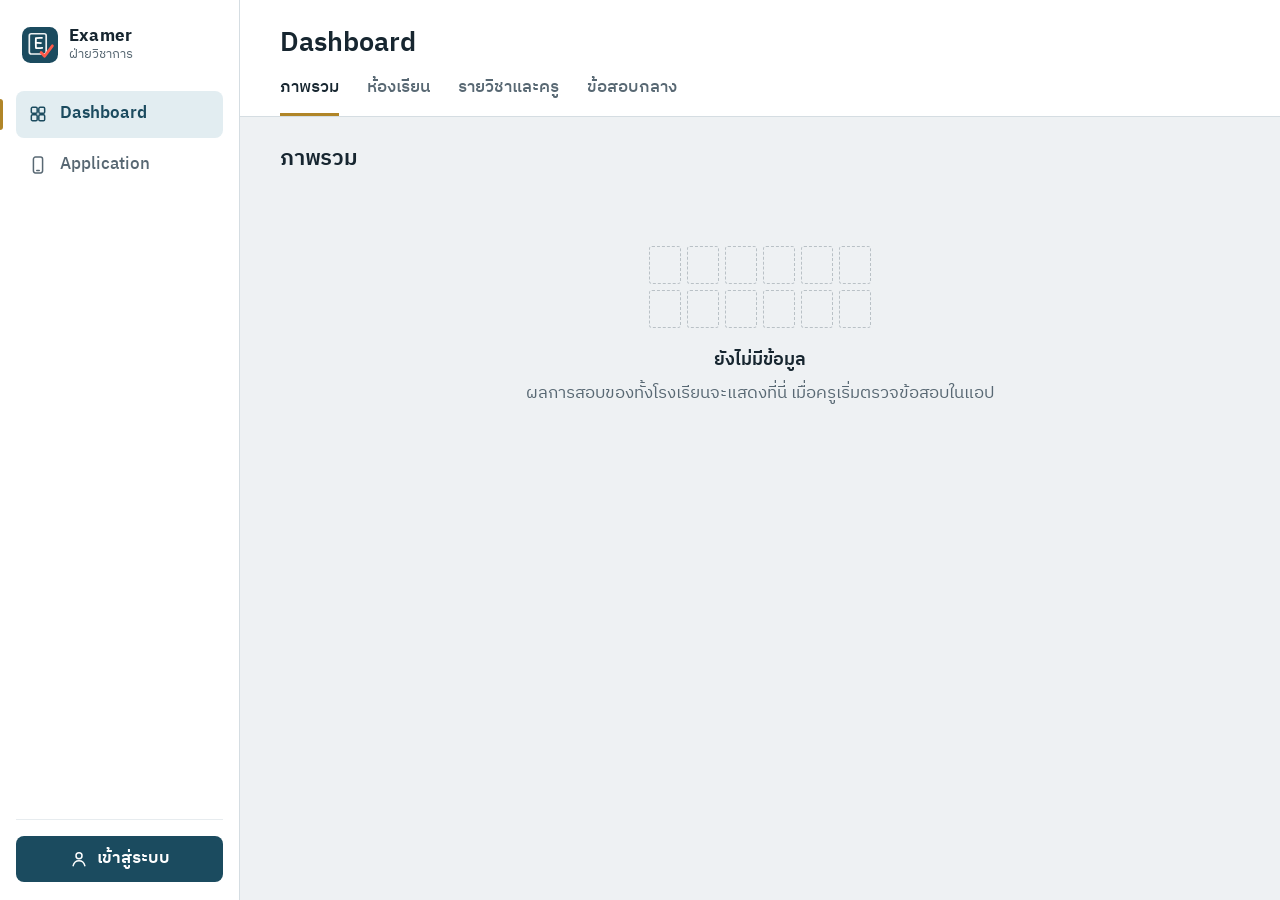
==== public/index.html @ c97331a2 "Redesign app UI and restructure into public/" ====
<!doctype html>
<html lang="th">
<head>
  <meta charset="utf-8" />
  <title>Examer</title>
  <!-- หน้าแรกของเว็บ → Dashboard · แอปครูอยู่ที่ app/ -->
  <meta http-equiv="refresh" content="0; url=dashboard/" />
  <script>location.replace("dashboard/" + location.hash);</script>
</head>
<body><a href="dashboard/">ไปที่ Dashboard</a> · <a href="app/">แอปครู</a></body>
</html>
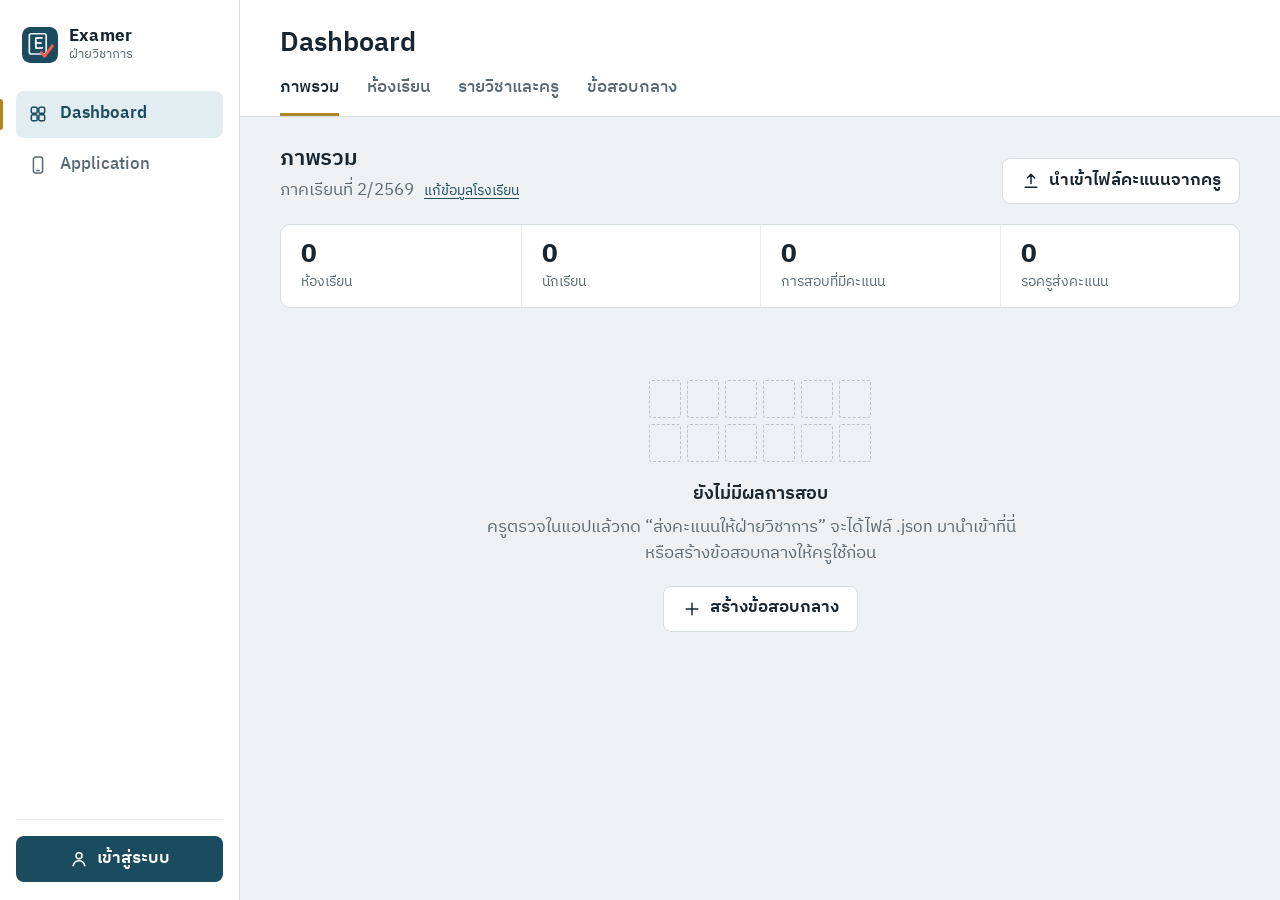
==== commit 5b9437d2: "Connect Prame's in-browser model; 20-question exams; clearer UI - Add public/engine (Pyodide + ONNX)" ====
--- a/public/index.html
+++ b/public/index.html
@@ -7,5 +7,5 @@
   <meta http-equiv="refresh" content="0; url=dashboard/" />
   <script>location.replace("dashboard/" + location.hash);</script>
 </head>
-<body><a href="dashboard/">ไปที่ Dashboard</a> · <a href="app/">แอปครู</a></body>
+<body><a href="dashboard/">ไปที่ Dashboard</a>&emsp;<a href="app/">แอปครู</a></body>
 </html>
